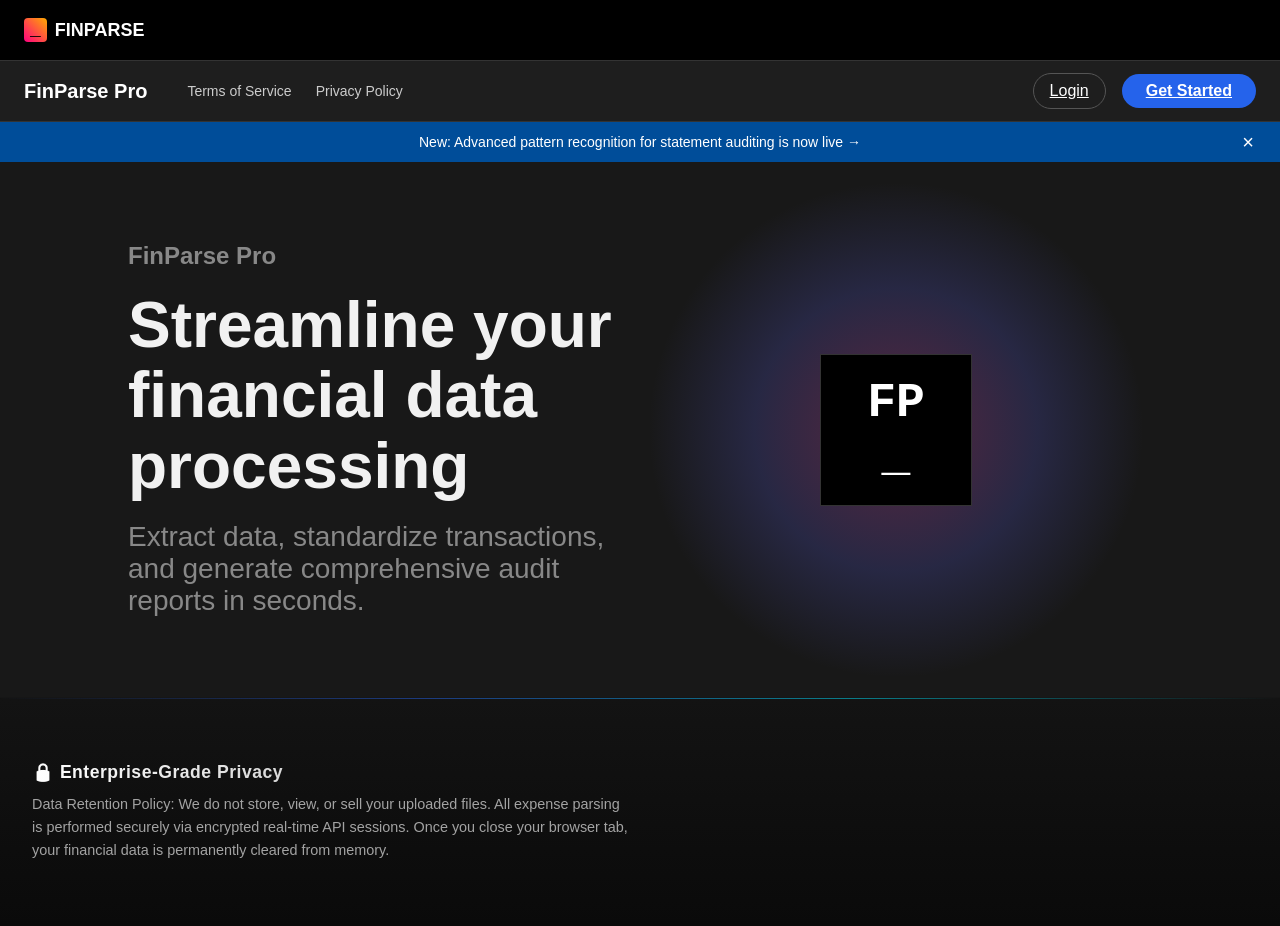
==== frontend/index.html @ db0cc097 "Update index.html" ====
<!DOCTYPE html>
<html lang="en">
<head>
    <meta charset="UTF-8">
    <meta name="viewport" content="width=device-width, initial-scale=1.0">
    <title>FinParse | Data Analysis</title>
    <link rel="stylesheet" href="index.css?v=5">
</head>
<body>


    <!-- Landing Page -->
    <div class="landing-page" id="landingPage">
        <nav class="top-nav">
            <div class="logo">
                <span class="logo-icon">_</span>
                FINPARSE
            </div>
        </nav>
        
        <nav class="sub-nav">
            <div class="sub-logo">FinParse Pro</div>
            <div class="sub-links">
                <a href="#">Terms of Service</a>
                <a href="#">Privacy Policy</a>
            </div>
            <div class="sub-actions">
                <a href="login.html" class="nav-login-btn" id="navLoginBtn">Login</a>
                <a href="signup.html" class="nav-download-btn" id="navSignupBtn">Get Started</a>
            </div>
        </nav>
        
        <div class="banner" id="promoBanner">
            <span>New: Advanced pattern recognition for statement auditing is now live &rarr;</span>
            <button id="closeBanner" onclick="document.getElementById('promoBanner').style.display='none'">&times;</button>
        </div>
        
        <div class="hero">
            <div class="hero-content">
                <div class="hero-tag">FinParse Pro</div>
                <h1>Streamline your<br>financial data processing</h1>
                <p>Extract data, standardize transactions, and generate comprehensive audit reports in seconds.</p>
            </div>
            <div class="hero-visual">
                <div class="abstract-shape"></div>
                <div class="logo-box">FP<br>_</div>
            </div>
        </div>
    </div>


    <footer class="site-footer">
        <div class="security-badge">
            <h4>🔒 Enterprise-Grade Privacy</h4>
            <p>Data Retention Policy: We do not store, view, or sell your uploaded files. All expense parsing is performed securely via encrypted real-time API sessions. Once you close your browser tab, your financial data is permanently cleared from memory.</p>
        </div>
    </footer>
    <script src="landing.js?v=5"></script>
</body>
</html>
---- frontend/index.css ----
:root {
    --bg-dark: #1e1e1e;
    --bg-darker: #181818;
    --bg-nav: #000000;
    --text: #ffffff;
    --text-light: #a3a3a3;
    --primary: #2563eb;
    --primary-hover: #1d4ed8;
    --accent: #00e5ff;
}

body {
    margin: 0;
    font-family: -apple-system, BlinkMacSystemFont, "Segoe UI", Roboto, Helvetica, Arial, sans-serif;
    background: var(--bg-darker);
    color: var(--text);
    overflow-x: hidden;
}

/* Landing Page Structure */
.landing-page {
    display: block;
}

/* Top Nav */
.top-nav {
    background: var(--bg-nav);
    padding: 0 24px;
    height: 60px;
    display: flex;
    align-items: center;
    border-bottom: 1px solid #333;
}
.logo {
    font-weight: 700;
    font-size: 18px;
    display: flex;
    align-items: center;
    gap: 8px;
    margin-right: 40px;
}
.logo-icon {
    background: linear-gradient(45deg, #ff007f, #ffaa00);
    color: black;
    padding: 2px 6px;
    border-radius: 4px;
    font-family: monospace;
    font-weight: bold;
}
.nav-links {
    display: flex;
    gap: 24px;
}
.nav-links a {
    color: #ccc;
    text-decoration: none;
    font-size: 14px;
    transition: color 0.2s;
}
.nav-links a:hover {
    color: white;
}

/* Sub Nav */
.sub-nav {
    background: var(--bg-dark);
    padding: 0 24px;
    height: 60px;
    display: flex;
    align-items: center;
    justify-content: space-between;
    border-bottom: 1px solid #333;
}
.sub-logo {
    font-size: 20px;
    font-weight: bold;
}
.sub-links {
    display: flex;
    gap: 24px;
    margin-left: 40px;
    flex-grow: 1;
}
.sub-links a {
    color: #ccc;
    text-decoration: none;
    font-size: 14px;
}
.sub-links a:hover {
    color: white;
}
.sub-actions {
    display: flex;
    align-items: center;
    gap: 16px;
}
.nav-login-btn {
    background: transparent;
    border: 1px solid #555;
    color: white;
    padding: 8px 16px;
    border-radius: 20px;
    cursor: pointer;
    font-weight: 500;
}
.nav-login-btn:hover {
    background: #333;
}
.nav-download-btn {
    background: var(--primary);
    border: none;
    color: white;
    padding: 8px 24px;
    border-radius: 20px;
    cursor: pointer;
    font-weight: 600;
}
.nav-download-btn:hover {
    background: var(--primary-hover);
}

/* Banner */
.banner {
    background: #004d99;
    color: white;
    text-align: center;
    padding: 12px;
    font-size: 14px;
    position: relative;
    display: flex;
    justify-content: center;
    align-items: center;
}
.banner button {
    position: absolute;
    right: 20px;
    background: transparent;
    border: none;
    color: white;
    font-size: 20px;
    cursor: pointer;
}

/* Hero */
.hero {
    display: flex;
    padding: 80px 10%;
    position: relative;
    overflow: hidden;
}
.hero-content {
    flex: 1;
    z-index: 2;
}
.hero-tag {
    color: #888;
    font-size: 24px;
    margin-bottom: 20px;
    font-weight: 600;
}
.hero h1 {
    font-size: 64px;
    line-height: 1.1;
    margin: 0 0 20px 0;
    font-weight: 800;
    color: #f1f1f1;
}
.hero p {
    font-size: 28px;
    color: #888;
    margin: 0;
}
.hero-visual {
    flex: 1;
    position: relative;
    display: flex;
    align-items: center;
    justify-content: center;
}
.abstract-shape {
    position: absolute;
    width: 500px;
    height: 500px;
    background: radial-gradient(circle, rgba(236,72,153,0.3) 0%, rgba(99,102,241,0.2) 40%, transparent 70%);
    border-radius: 50%;
    z-index: 1;
}
.logo-box {
    position: relative;
    z-index: 2;
    background: black;
    width: 150px;
    height: 150px;
    display: flex;
    align-items: center;
    justify-content: center;
    font-size: 48px;
    font-family: monospace;
    font-weight: bold;
    color: white;
    border: 1px solid #333;
    text-align: center;
}

/* Modern Cookie Banner */
.cookie-overlay {
    position: fixed;
    bottom: 20px;
    left: 20px;
    right: 20px;
    max-width: 1200px;
    margin: 0 auto;
    background: #111;
    border: 1px solid #333;
    border-radius: 12px;
    box-shadow: 0 10px 30px rgba(0,0,0,0.8);
    z-index: 2000;
    display: flex;
    align-items: center;
    justify-content: space-between;
    padding: 20px 30px;
}
.cookie-popup {
    display: flex;
    width: 100%;
    align-items: center;
    justify-content: space-between;
}
.cookie-content {
    flex: 1;
    color: #ccc;
    font-size: 14px;
    line-height: 1.5;
    margin-right: 40px;
}
.cookie-content p {
    margin: 0;
}
.cookie-actions {
    display: flex;
    gap: 12px;
}
.cookie-btn {
    padding: 10px 20px;
    border-radius: 6px;
    font-weight: bold;
    cursor: pointer;
    border: none;
    transition: background 0.2s;
}
.cookie-btn.primary {
    background: var(--primary);
    color: white;
}
.cookie-btn.primary:hover {
    background: var(--primary-hover);
}
.cookie-btn.secondary {
    background: transparent;
    border: 1px solid #555;
    color: #ccc;
}
.cookie-btn.secondary:hover {
    background: #333;
    color: white;
}

/* Auth Modal (Restyled for dark theme) */
.auth-overlay {
    position: fixed;
    top: 0; left: 0; width: 100%; height: 100%;
    background: rgba(0,0,0,0.8);
    backdrop-filter: blur(8px);
    display: none;
    align-items: center;
    justify-content: center;
    z-index: 1000;
}
.auth-modal {
    background: var(--bg-dark);
    border-radius: 12px;
    padding: 40px;
    border: 1px solid #333;
    box-shadow: 0 20px 40px rgba(0,0,0,0.5);
    text-align: center;
    max-width: 350px;
    width: 90%;
}
.auth-input {
    width: 100%;
    padding: 12px;
    margin-bottom: 15px;
    border-radius: 8px;
    border: 1px solid #444;
    box-sizing: border-box;
    font-family: inherit;
    background: #111;
    color: white;
}
.auth-btn {
    width: 100%;
    padding: 12px;
    border: none;
    border-radius: 8px;
    background: var(--primary);
    color: white;
    font-weight: bold;
    cursor: pointer;
    margin-bottom: 10px;
}
.auth-btn:hover { background: var(--primary-hover); }
.auth-btn.secondary { background: #333; color: var(--text); }
.auth-btn.secondary:hover { background: #444; }

/* Main App Container */
.dashboard-page {
    min-height: 100vh;
}
.container {
    background: var(--bg-dark);
    border-radius: 16px;
    padding: 40px;
    border: 1px solid #333;
    text-align: center;
    max-width: 500px;
    margin: 0 auto;
}
.dropzone {
    border: 2px dashed #444;
    border-radius: 12px;
    padding: 50px 20px;
    cursor: pointer;
    background: #111;
    position: relative;
}
.dropzone:hover {
    border-color: var(--primary);
    background: #1a1a1a;
}
.icon { font-size: 48px; margin-bottom: 15px; }
.hidden-input { display: none; }
.status { margin-top: 20px; font-weight: 500; min-height: 24px; }
.status.error { color: #ef4444; }
.status.success { color: #10b981; }
.status.loading { color: var(--primary); animation: pulse 1.5s infinite; }
@keyframes pulse { 0%, 100% { opacity: 1; } 50% { opacity: 0.5; } }

/* Auth Page Styles */
.auth-box {
    background: var(--bg-dark);
    border-radius: 12px;
    padding: 40px;
    border: 1px solid #333;
    box-shadow: 0 20px 40px rgba(0,0,0,0.5);
    width: 100%;
    max-width: 400px;
}
.auth-box h2 {
    margin-top: 0;
    margin-bottom: 10px;
    text-align: center;
    color: white;
}

/* Footer Styles */
.site-footer {
    width: 100%;
    background: linear-gradient(180deg, #131313 0%, #0a0a0a 100%);
    padding: 4rem 2rem;
    border-top: 1px solid rgba(255, 255, 255, 0.05);
    display: flex;
    flex-wrap: wrap;
    justify-content: space-between;
    align-items: flex-start;
    box-sizing: border-box;
    gap: 2rem;
    position: relative;
    overflow: hidden;
}

.site-footer::before {
    content: "";
    position: absolute;
    top: 0; left: 0; right: 0; height: 1px;
    background: linear-gradient(90deg, transparent, var(--primary), var(--accent), transparent);
    opacity: 0.5;
}

.security-badge {
    flex: 1;
    min-width: 300px;
    max-width: 600px;
    position: relative;
    z-index: 1;
}

.security-badge h4 {
    margin: 0 0 10px 0;
    color: var(--text);
    font-size: 1.1rem;
    font-weight: 600;
    letter-spacing: 0.5px;
    background: linear-gradient(90deg, #ffffff, #a3a3a3);
    -webkit-background-clip: text;
    -webkit-text-fill-color: transparent;
}

.security-badge p {
    margin: 0;
    color: var(--text-light);
    font-size: 0.9rem;
    line-height: 1.6;
}

.footer-links {
    display: flex;
    gap: 1.5rem;
    position: relative;
    z-index: 1;
}

.footer-links a {
    color: var(--text-light);
    text-decoration: none;
    font-size: 0.95rem;
    transition: all 0.3s ease;
    position: relative;
    padding-bottom: 2px;
}

.footer-links a::after {
    content: '';
    position: absolute;
    width: 0;
    height: 2px;
    bottom: 0;
    left: 0;
    background: linear-gradient(90deg, var(--primary), var(--accent));
    transition: width 0.3s ease;
    border-radius: 2px;
}

.footer-links a:hover {
    color: #ffffff;
    transform: translateY(-2px);
    text-shadow: 0 0 8px rgba(0, 229, 255, 0.4);
}

.footer-links a:hover::after {
    width: 100%;
}

@media (max-width: 768px) {
    .site-footer {
        flex-direction: column;
        padding: 2rem 1rem;
        gap: 1.5rem;
    }
    .security-badge {
        min-width: 100%;
    }
    .footer-links {
        width: 100%;
        flex-direction: column;
        gap: 1rem;
    }
}
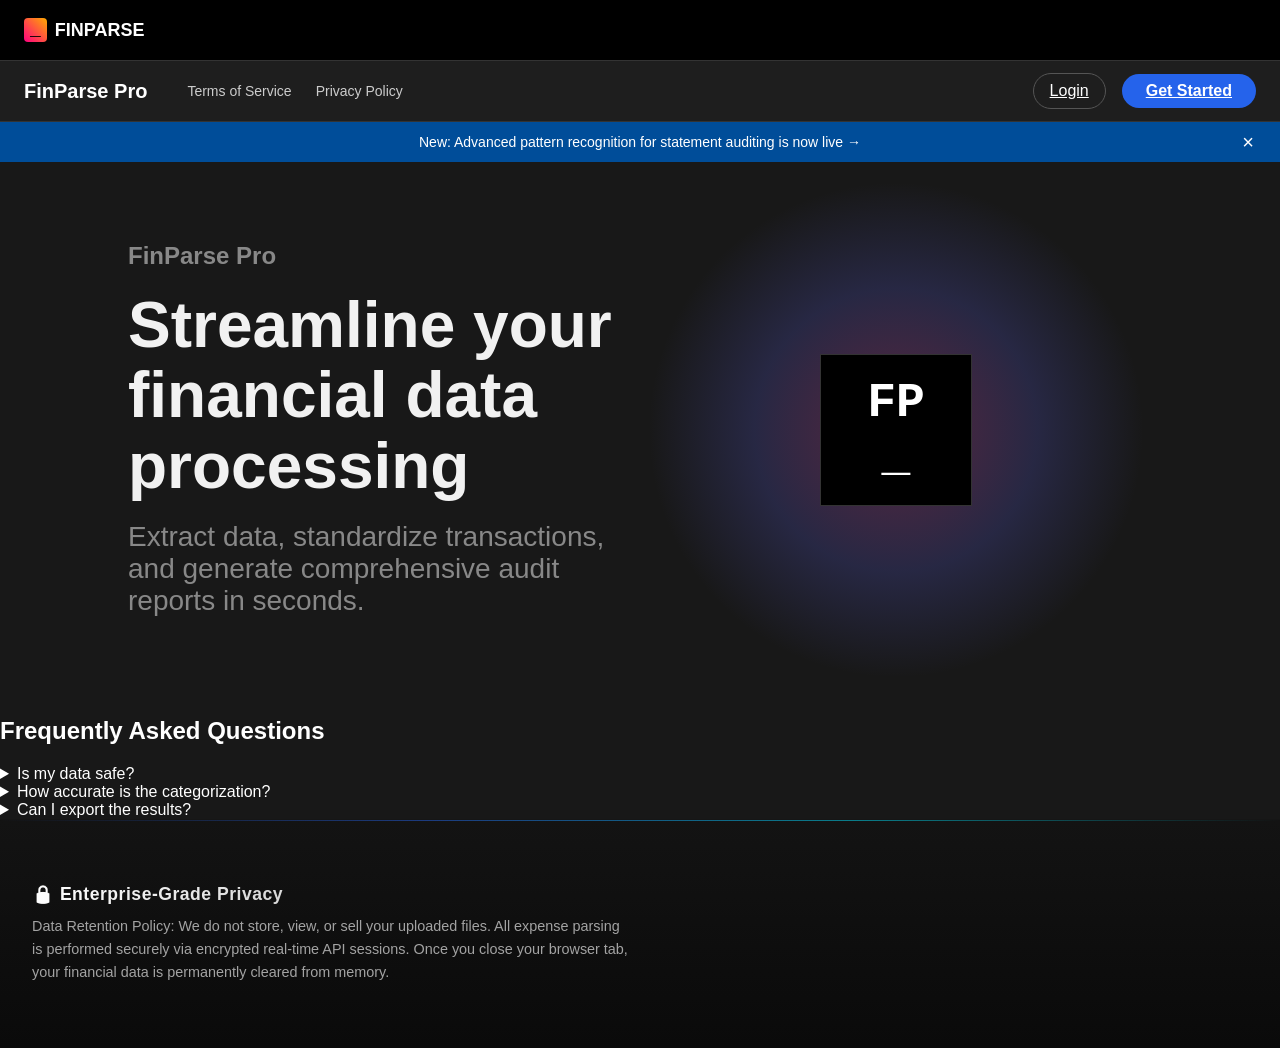
==== commit d295383d: "Update index.html" ====
--- a/frontend/index.html
+++ b/frontend/index.html
@@ -21,8 +21,8 @@
         <nav class="sub-nav">
             <div class="sub-logo">FinParse Pro</div>
             <div class="sub-links">
-                <a href="#">Terms of Service</a>
-                <a href="#">Privacy Policy</a>
+                <a href="terms.html">Terms of Service</a>
+                <a href="privacy.html">Privacy Policy</a>
             </div>
             <div class="sub-actions">
                 <a href="login.html" class="nav-login-btn" id="navLoginBtn">Login</a>
@@ -49,6 +49,22 @@
     </div>
 
 
+
+    <section class="faq-section">
+        <h2>Frequently Asked Questions</h2>
+        <details class="faq-item">
+            <summary>Is my data safe?</summary>
+            <p>We never store your files. Your data is processed securely and deleted from our servers the moment you're done.</p>
+        </details>
+        <details class="faq-item">
+            <summary>How accurate is the categorization?</summary>
+            <p>It's highly accurate! We automatically match your transactions against 50 standard business categories so you don't have to.</p>
+        </details>
+        <details class="faq-item">
+            <summary>Can I export the results?</summary>
+            <p>Absolutely. You can easily download your results as a CSV file to use anywhere you need.</p>
+        </details>
+    </section>
     <footer class="site-footer">
         <div class="security-badge">
             <h4>🔒 Enterprise-Grade Privacy</h4>
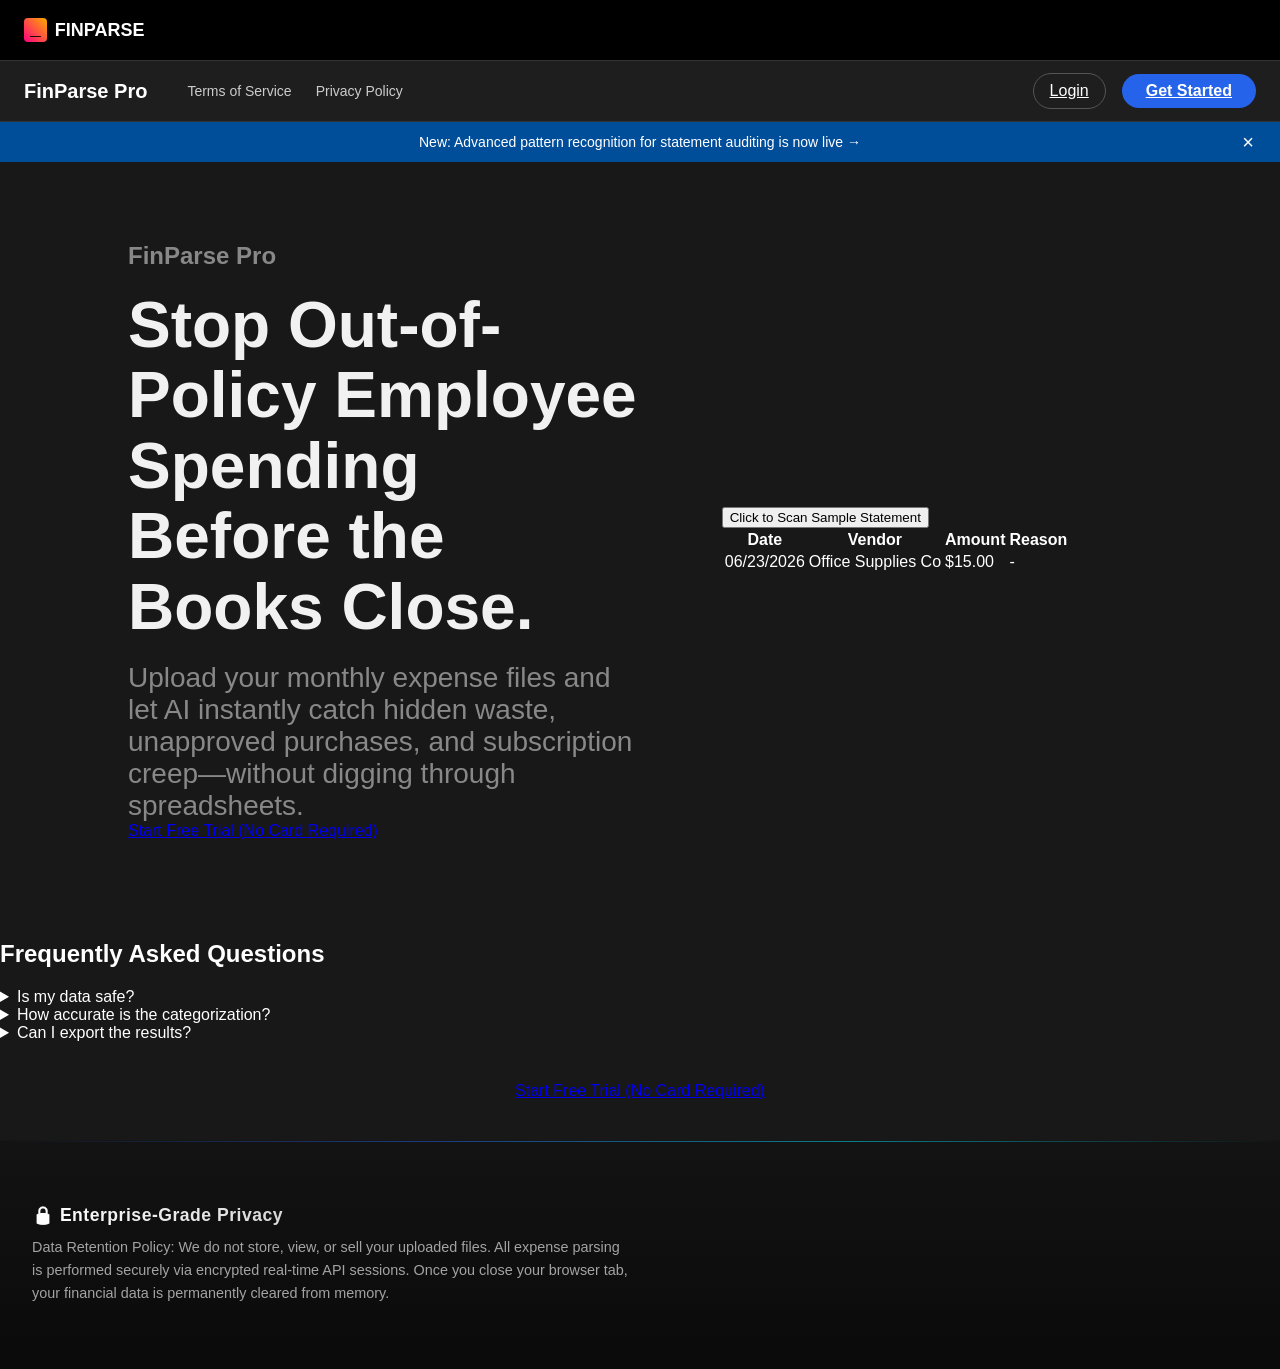
==== commit 2e5cf0f3: "Update index.html" ====
--- a/frontend/index.html
+++ b/frontend/index.html
@@ -38,12 +38,32 @@
         <div class="hero">
             <div class="hero-content">
                 <div class="hero-tag">FinParse Pro</div>
-                <h1>Streamline your<br>financial data processing</h1>
-                <p>Extract data, standardize transactions, and generate comprehensive audit reports in seconds.</p>
+                <h1>Stop Out-of-Policy Employee Spending Before the Books Close.</h1>
+                <p>Upload your monthly expense files and let AI instantly catch hidden waste, unapproved purchases, and subscription creep—without digging through spreadsheets.</p>
+                <a href="signup.html" class="primary-cta">Start Free Trial (No Card Required)</a>
             </div>
             <div class="hero-visual">
-                <div class="abstract-shape"></div>
-                <div class="logo-box">FP<br>_</div>
+                <div class="sandbox-container">
+                    <button id="sandbox-btn">Click to Scan Sample Statement</button>
+                    <table class="sandbox-table">
+                        <thead>
+                            <tr>
+                                <th>Date</th>
+                                <th>Vendor</th>
+                                <th>Amount</th>
+                                <th>Reason</th>
+                            </tr>
+                        </thead>
+                        <tbody id="sandbox-table-body">
+                            <tr>
+                                <td>06/23/2026</td>
+                                <td>Office Supplies Co</td>
+                                <td>$15.00</td>
+                                <td>-</td>
+                            </tr>
+                        </tbody>
+                    </table>
+                </div>
             </div>
         </div>
     </div>
@@ -65,6 +85,9 @@
             <p>Absolutely. You can easily download your results as a CSV file to use anywhere you need.</p>
         </details>
     </section>
+    <div style="text-align: center; margin: 40px 0;">
+        <a href="signup.html" class="primary-cta">Start Free Trial (No Card Required)</a>
+    </div>
     <footer class="site-footer">
         <div class="security-badge">
             <h4>🔒 Enterprise-Grade Privacy</h4>
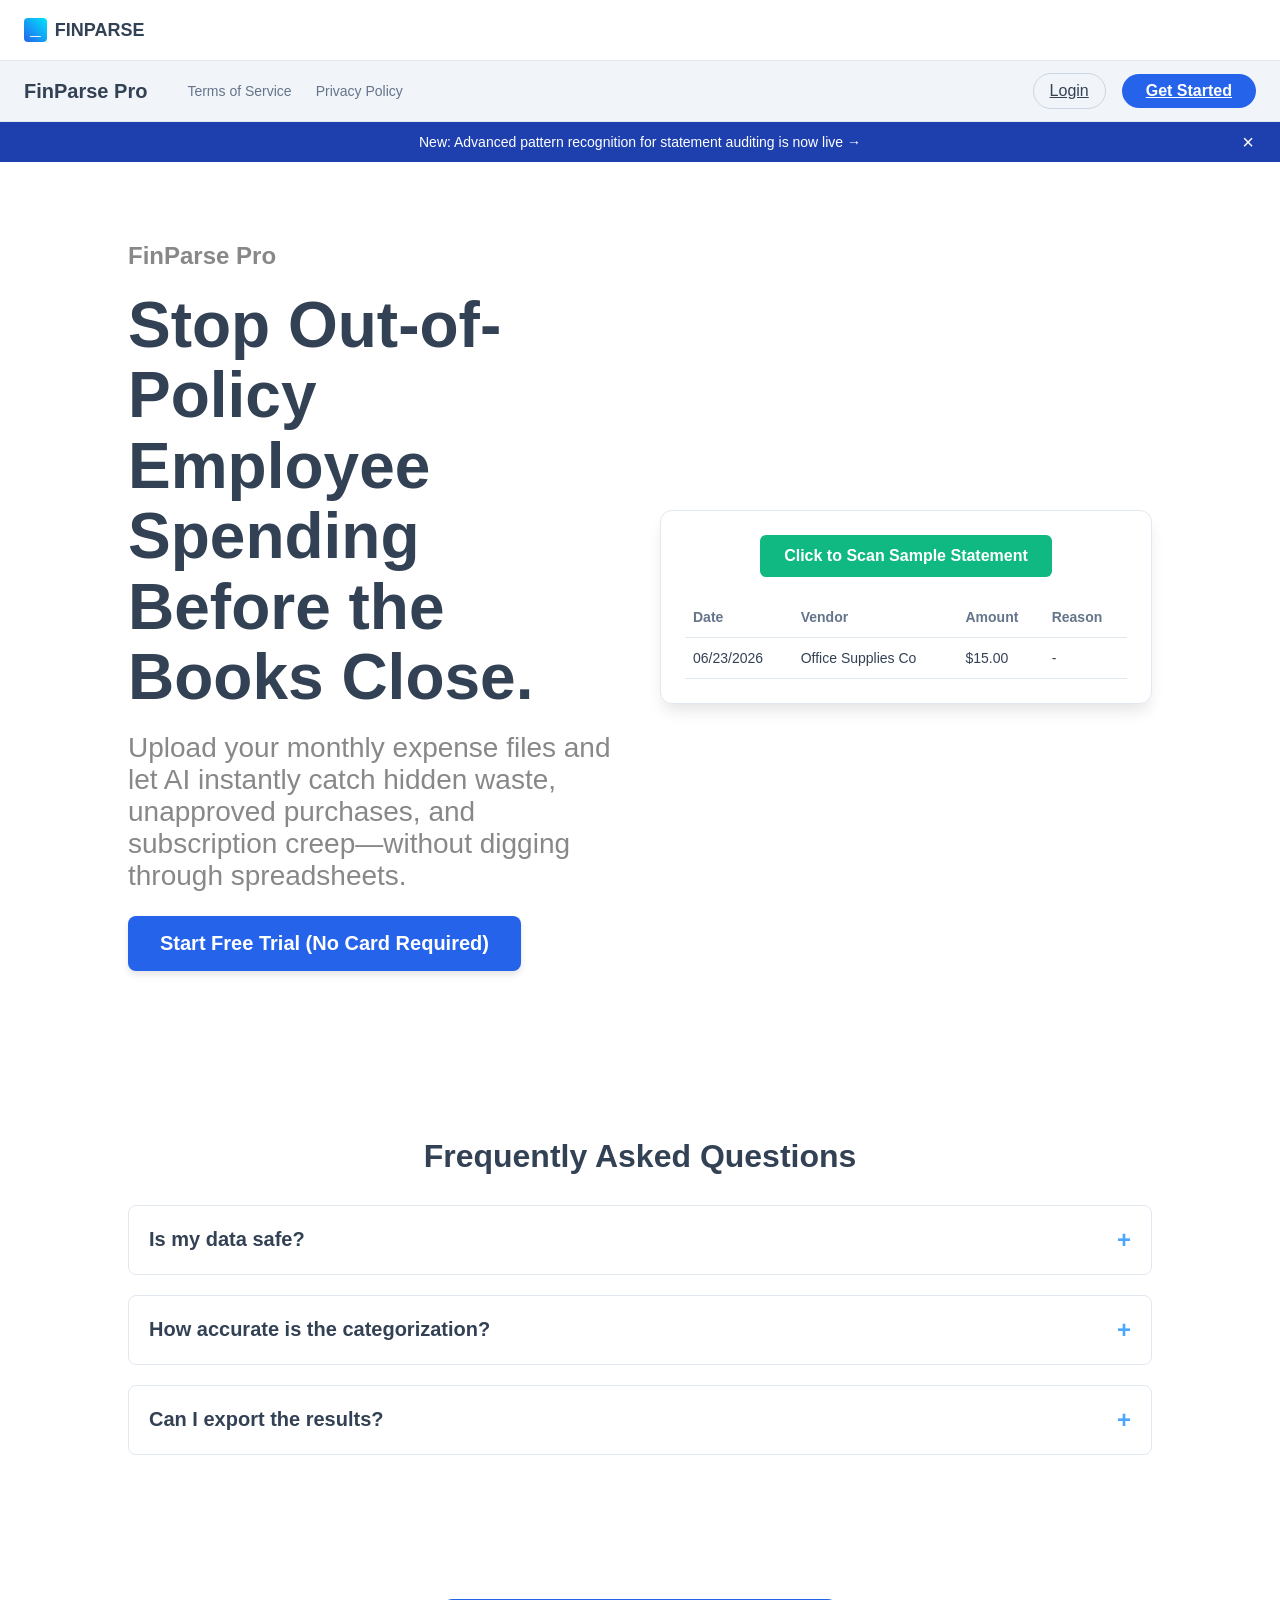
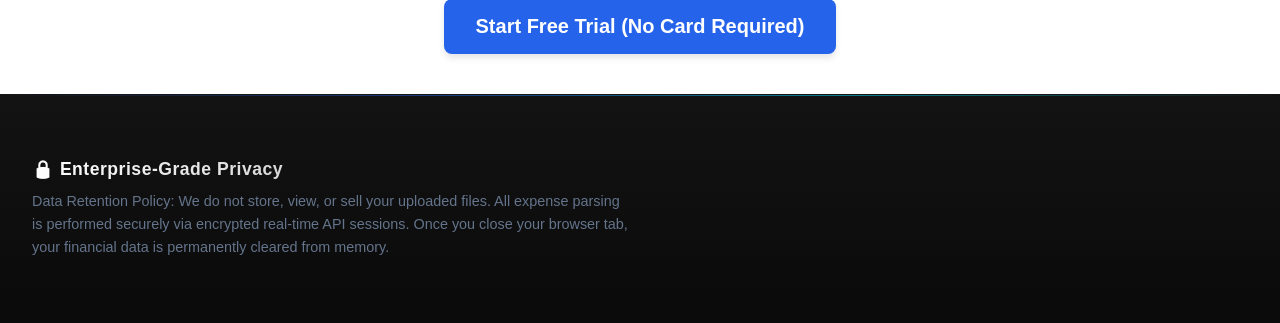
==== commit 51666ea2: "Update index.html" ====
--- a/frontend/index.html
+++ b/frontend/index.html
@@ -94,6 +94,6 @@
             <p>Data Retention Policy: We do not store, view, or sell your uploaded files. All expense parsing is performed securely via encrypted real-time API sessions. Once you close your browser tab, your financial data is permanently cleared from memory.</p>
         </div>
     </footer>
-    <script src="landing.js?v=5"></script>
+    <script src="landing.js?v=6"></script>
 </body>
 </html>
--- a/frontend/index.css
+++ b/frontend/index.css
@@ -1,10 +1,10 @@
 
 :root {
-    --bg-dark: #1e1e1e;
-    --bg-darker: #181818;
-    --bg-nav: #000000;
-    --text: #ffffff;
-    --text-light: #a3a3a3;
+    --bg-dark: #f1f5f9;
+    --bg-darker: #ffffff;
+    --bg-nav: #ffffff;
+    --text: #334155;
+    --text-light: #64748b;
     --primary: #2563eb;
     --primary-hover: #1d4ed8;
     --accent: #00e5ff;
@@ -30,7 +30,7 @@
     height: 60px;
     display: flex;
     align-items: center;
-    border-bottom: 1px solid #333;
+    border-bottom: 1px solid #e2e8f0;
 }
 .logo {
     font-weight: 700;
@@ -39,10 +39,11 @@
     align-items: center;
     gap: 8px;
     margin-right: 40px;
+    color: var(--text);
 }
 .logo-icon {
-    background: linear-gradient(45deg, #ff007f, #ffaa00);
-    color: black;
+    background: linear-gradient(45deg, var(--primary), #00e5ff);
+    color: white;
     padding: 2px 6px;
     border-radius: 4px;
     font-family: monospace;
@@ -53,13 +54,13 @@
     gap: 24px;
 }
 .nav-links a {
-    color: #ccc;
+    color: var(--text-light);
     text-decoration: none;
     font-size: 14px;
     transition: color 0.2s;
 }
 .nav-links a:hover {
-    color: white;
+    color: var(--primary);
 }
 
 /* Sub Nav */
@@ -70,11 +71,12 @@
     display: flex;
     align-items: center;
     justify-content: space-between;
-    border-bottom: 1px solid #333;
+    border-bottom: 1px solid #e2e8f0;
 }
 .sub-logo {
     font-size: 20px;
     font-weight: bold;
+    color: var(--text);
 }
 .sub-links {
     display: flex;
@@ -83,12 +85,12 @@
     flex-grow: 1;
 }
 .sub-links a {
-    color: #ccc;
+    color: var(--text-light);
     text-decoration: none;
     font-size: 14px;
 }
 .sub-links a:hover {
-    color: white;
+    color: var(--primary);
 }
 .sub-actions {
     display: flex;
@@ -97,15 +99,15 @@
 }
 .nav-login-btn {
     background: transparent;
-    border: 1px solid #555;
-    color: white;
+    border: 1px solid #cbd5e1;
+    color: var(--text);
     padding: 8px 16px;
     border-radius: 20px;
     cursor: pointer;
     font-weight: 500;
 }
 .nav-login-btn:hover {
-    background: #333;
+    background: #e2e8f0;
 }
 .nav-download-btn {
     background: var(--primary);
@@ -122,7 +124,7 @@
 
 /* Banner */
 .banner {
-    background: #004d99;
+    background: var(--primary);
     color: white;
     text-align: center;
     padding: 12px;
@@ -145,10 +147,22 @@
 /* Hero */
 .hero {
     display: flex;
+    align-items: center;
+    justify-content: space-between;
+    gap: 40px;
     padding: 80px 10%;
     position: relative;
     overflow: hidden;
 }
+
+@media (max-width: 768px) {
+    .hero {
+        flex-direction: column;
+        text-align: center;
+        padding: 40px 5%;
+    }
+}
+
 .hero-content {
     flex: 1;
     z-index: 2;
@@ -292,11 +306,11 @@
     padding: 12px;
     margin-bottom: 15px;
     border-radius: 8px;
-    border: 1px solid #444;
+    border: 1px solid #cbd5e1;
     box-sizing: border-box;
     font-family: inherit;
-    background: #111;
-    color: white;
+    background: #ffffff;
+    color: var(--text);
 }
 .auth-btn {
     width: 100%;
@@ -351,8 +365,8 @@
     background: var(--bg-dark);
     border-radius: 12px;
     padding: 40px;
-    border: 1px solid #333;
-    box-shadow: 0 20px 40px rgba(0,0,0,0.5);
+    border: 1px solid #e2e8f0;
+    box-shadow: 0 20px 40px rgba(0,0,0,0.1);
     width: 100%;
     max-width: 400px;
 }
@@ -360,7 +374,7 @@
     margin-top: 0;
     margin-bottom: 10px;
     text-align: center;
-    color: white;
+    color: var(--text);
 }
 
 /* Footer Styles */
@@ -466,3 +480,172 @@
         gap: 1rem;
     }
 }
+
+/* FAQ Section */
+.faq-section {
+    padding: 60px 10%;
+    color: white;
+}
+.faq-section h2 {
+    font-size: 32px;
+    margin-bottom: 30px;
+    text-align: center;
+}
+.faq-item {
+    margin-bottom: 20px;
+    background: #181818;
+    border-radius: 8px;
+    border: 1px solid #333;
+    transition: all 0.3s ease;
+    overflow: hidden;
+}
+.faq-item summary {
+    padding: 20px;
+    font-size: 20px;
+    color: #4da6ff;
+    font-weight: bold;
+    cursor: pointer;
+    list-style: none;
+    display: flex;
+    justify-content: space-between;
+    align-items: center;
+}
+.faq-item summary::-webkit-details-marker {
+    display: none;
+}
+.faq-item summary::after {
+    content: '+';
+    font-size: 24px;
+    color: #4da6ff;
+    transition: transform 0.3s ease;
+}
+.faq-item[open] summary::after {
+    content: '\2212';
+    transform: rotate(180deg);
+}
+.faq-item p {
+    margin: 0;
+    padding: 0 20px 20px 20px;
+    color: #ccc;
+    line-height: 1.5;
+}
+
+/* Legal Content */
+.legal-content {
+    padding: 60px 10%;
+    color: white;
+    max-width: 800px;
+    margin: 0 auto;
+    min-height: 60vh;
+}
+.legal-content h1 {
+    font-size: 36px;
+    margin-bottom: 20px;
+}
+.legal-content p {
+    line-height: 1.6;
+    color: #ccc;
+}
+
+/* Refactored Styles */
+.primary-cta {
+    display: inline-block;
+    background-color: var(--primary);
+    color: #ffffff;
+    font-size: 1.25rem;
+    font-weight: bold;
+    padding: 16px 32px;
+    border-radius: 8px;
+    text-decoration: none;
+    margin-top: 24px;
+    box-shadow: 0 4px 6px rgba(0, 0, 0, 0.1);
+    transition: background-color 0.3s, transform 0.2s, box-shadow 0.2s, filter 0.2s;
+}
+.primary-cta:hover {
+    background-color: #1d4ed8;
+    transform: translateY(-2px) scale(1.02);
+    box-shadow: 0 8px 15px rgba(37, 99, 235, 0.3);
+    color: #ffffff;
+    filter: brightness(1.1);
+}
+
+.hero h1 {
+    color: var(--text);
+}
+
+.sandbox-container {
+    background: #ffffff;
+    border: 1px solid #e2e8f0;
+    border-radius: 12px;
+    padding: 24px;
+    box-shadow: 0 10px 15px -3px rgba(0, 0, 0, 0.1);
+    width: 100%;
+    max-width: 500px;
+    text-align: center;
+}
+
+#sandbox-btn {
+    background-color: #10b981;
+    color: white;
+    border: none;
+    padding: 12px 24px;
+    font-size: 1rem;
+    font-weight: bold;
+    border-radius: 6px;
+    cursor: pointer;
+    margin-bottom: 20px;
+    transition: background-color 0.2s;
+}
+#sandbox-btn:hover {
+    background-color: #059669;
+}
+#sandbox-btn:disabled {
+    background-color: #9ca3af;
+    cursor: not-allowed;
+}
+
+.sandbox-table {
+    width: 100%;
+    border-collapse: collapse;
+    font-size: 0.875rem;
+    text-align: left;
+}
+.sandbox-table th, .sandbox-table td {
+    padding: 12px 8px;
+    border-bottom: 1px solid #e2e8f0;
+}
+.sandbox-table th {
+    font-weight: 600;
+    color: #64748b;
+}
+
+@keyframes anomalyPulse {
+    0% { background-color: rgba(254, 240, 138, 0.2); opacity: 0.5; transform: scale(0.98); }
+    50% { background-color: rgba(254, 240, 138, 1); transform: scale(1.01); }
+    100% { background-color: #fef08a; opacity: 1; transform: scale(1); }
+}
+
+.row-anomaly {
+    background-color: #fef08a !important;
+    color: #854d0e !important;
+    font-weight: 500;
+    animation: anomalyPulse 0.6s ease-out forwards;
+}
+
+/* Adjustments for light theme visibility */
+.faq-section h2 {
+    color: var(--text);
+}
+.faq-item {
+    background: #ffffff;
+    border: 1px solid #e2e8f0;
+}
+.faq-item summary {
+    color: var(--text);
+}
+.faq-item p {
+    color: #475569;
+}
+.banner {
+    background: #1e40af;
+}
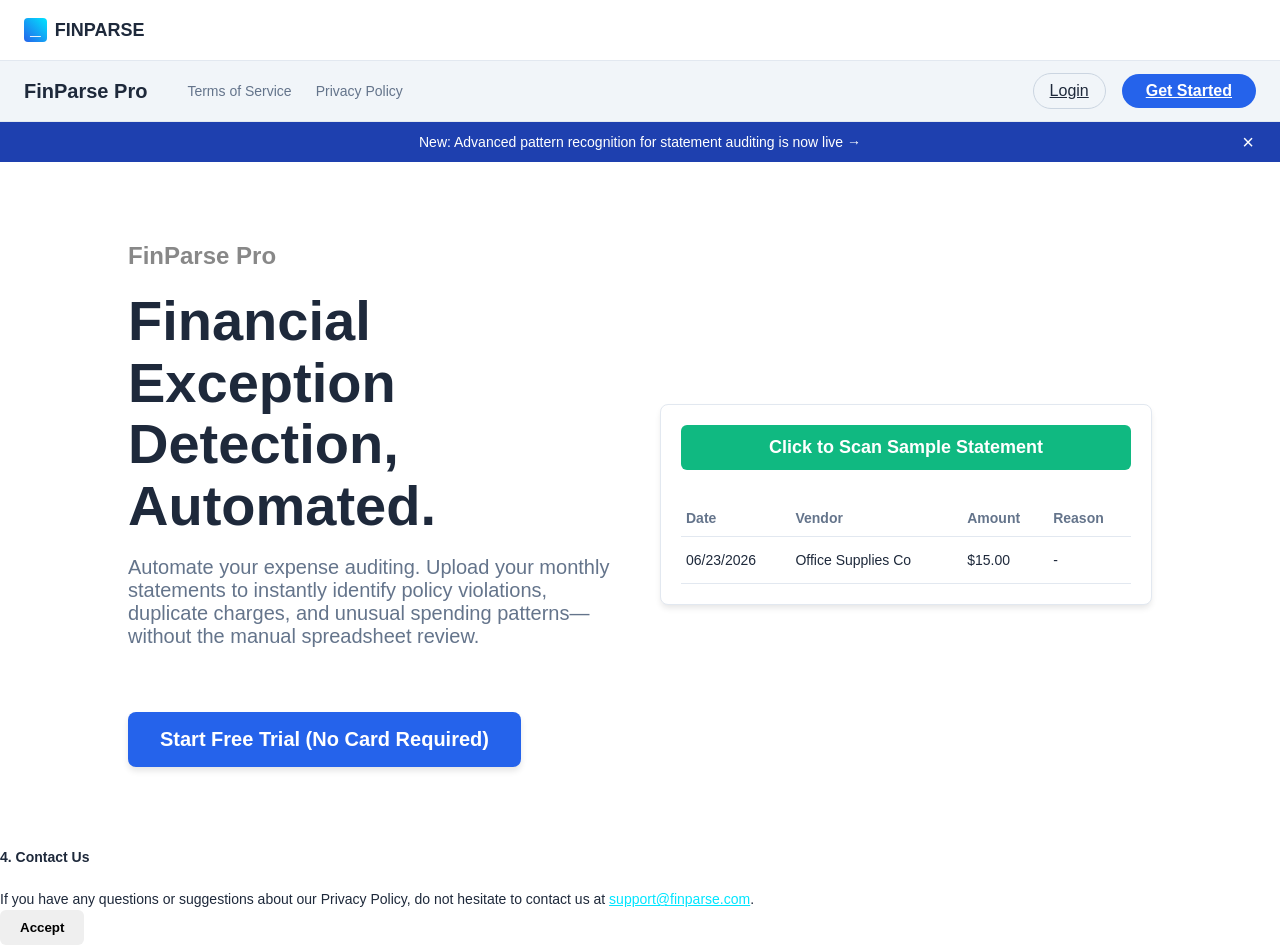
==== commit 3b0f5288: "Update index.html" ====
--- a/frontend/index.html
+++ b/frontend/index.html
@@ -5,6 +5,7 @@
     <meta name="viewport" content="width=device-width, initial-scale=1.0">
     <title>FinParse | Data Analysis</title>
     <link rel="stylesheet" href="index.css?v=5">
+    <link rel="icon" type="image/png" href="favicon.png">
 </head>
 <body>
 
@@ -38,62 +39,44 @@
         <div class="hero">
             <div class="hero-content">
                 <div class="hero-tag">FinParse Pro</div>
-                <h1>Stop Out-of-Policy Employee Spending Before the Books Close.</h1>
-                <p>Upload your monthly expense files and let AI instantly catch hidden waste, unapproved purchases, and subscription creep—without digging through spreadsheets.</p>
+                <h1 style="font-size: 56px; line-height: 1.1; margin-bottom: 20px; font-weight: 800; color: var(--text);">Financial Exception<br>Detection, Automated.</h1>
+                <p style="font-size: 20px; color: var(--text-light); margin-bottom: 40px; max-width: 600px;">Automate your expense auditing. Upload your monthly statements to instantly identify policy violations, duplicate charges, and unusual spending patterns—without the manual spreadsheet review.</p>
                 <a href="signup.html" class="primary-cta">Start Free Trial (No Card Required)</a>
             </div>
             <div class="hero-visual">
                 <div class="sandbox-container">
-                    <button id="sandbox-btn">Click to Scan Sample Statement</button>
-                    <table class="sandbox-table">
+                    <button id="sandbox-btn" style="background: #10b981; color: #fff; border: none; padding: 12px 24px; border-radius: 6px; font-weight: bold; cursor: pointer; margin-bottom: 20px; font-size: 18px; width: 100%;">Click to Scan Sample Statement</button>
+                    <table class="sandbox-table" style="width: 100%; border-collapse: collapse; text-align: left; font-size: 14px; margin-top: 10px;">
                         <thead>
-                            <tr>
-                                <th>Date</th>
-                                <th>Vendor</th>
-                                <th>Amount</th>
-                                <th>Reason</th>
+                            <tr style="border-bottom: 1px solid var(--border); color: var(--text-light);">
+                                <th style="padding: 10px 5px;">Date</th>
+                                <th style="padding: 10px 5px;">Vendor</th>
+                                <th style="padding: 10px 5px;">Amount</th>
+                                <th style="padding: 10px 5px;">Reason</th>
                             </tr>
                         </thead>
                         <tbody id="sandbox-table-body">
                             <tr>
-                                <td>06/23/2026</td>
-                                <td>Office Supplies Co</td>
-                                <td>$15.00</td>
-                                <td>-</td>
+                                <td style="padding: 15px 5px;">06/23/2026</td>
+                                <td style="padding: 15px 5px;">Office Supplies Co</td>
+                                <td style="padding: 15px 5px;">$15.00</td>
+                                <td style="padding: 15px 5px;">-</td>
                             </tr>
                         </tbody>
                     </table>
                 </div>
             </div>
         </div>
+        
+        <div class="cookie-banner">
+            <div class="cookie-content">
+                <strong>4. Contact Us</strong><br><br>
+                If you have any questions or suggestions about our Privacy Policy, do not hesitate to contact us at <a href="mailto:support@finparse.com" style="color: var(--accent);">support@finparse.com</a>.
+            </div>
+            <button class="cookie-btn" onclick="this.parentElement.style.display='none'">Accept</button>
+        </div>
     </div>
 
-
-
-    <section class="faq-section">
-        <h2>Frequently Asked Questions</h2>
-        <details class="faq-item">
-            <summary>Is my data safe?</summary>
-            <p>We never store your files. Your data is processed securely and deleted from our servers the moment you're done.</p>
-        </details>
-        <details class="faq-item">
-            <summary>How accurate is the categorization?</summary>
-            <p>It's highly accurate! We automatically match your transactions against 50 standard business categories so you don't have to.</p>
-        </details>
-        <details class="faq-item">
-            <summary>Can I export the results?</summary>
-            <p>Absolutely. You can easily download your results as a CSV file to use anywhere you need.</p>
-        </details>
-    </section>
-    <div style="text-align: center; margin: 40px 0;">
-        <a href="signup.html" class="primary-cta">Start Free Trial (No Card Required)</a>
-    </div>
-    <footer class="site-footer">
-        <div class="security-badge">
-            <h4>🔒 Enterprise-Grade Privacy</h4>
-            <p>Data Retention Policy: We do not store, view, or sell your uploaded files. All expense parsing is performed securely via encrypted real-time API sessions. Once you close your browser tab, your financial data is permanently cleared from memory.</p>
-        </div>
-    </footer>
-    <script src="landing.js?v=6"></script>
+    <script src="landing.js?v=5"></script>
 </body>
 </html>
--- a/frontend/index.css
+++ b/frontend/index.css
@@ -1,11 +1,11 @@
-
 :root {
     --bg-dark: #f1f5f9;
     --bg-darker: #ffffff;
     --bg-nav: #ffffff;
-    --text: #334155;
+    --text: #1e293b;
     --text-light: #64748b;
     --primary: #2563eb;
+    --border: #cbd5e1;
     --primary-hover: #1d4ed8;
     --accent: #00e5ff;
 }
@@ -178,7 +178,7 @@
     line-height: 1.1;
     margin: 0 0 20px 0;
     font-weight: 800;
-    color: #f1f1f1;
+    color: var(--text);
 }
 .hero p {
     font-size: 28px;
@@ -225,10 +225,10 @@
     right: 20px;
     max-width: 1200px;
     margin: 0 auto;
-    background: #111;
-    border: 1px solid #333;
+    background-color: white;
+    border: 1px solid var(--border);
     border-radius: 12px;
-    box-shadow: 0 10px 30px rgba(0,0,0,0.8);
+    box-shadow: 0 10px 15px -3px rgba(0, 0, 0, 0.1), 0 4px 6px -2px rgba(0, 0, 0, 0.05);
     z-index: 2000;
     display: flex;
     align-items: center;
@@ -243,7 +243,7 @@
 }
 .cookie-content {
     flex: 1;
-    color: #ccc;
+    color: var(--text);
     font-size: 14px;
     line-height: 1.5;
     margin-right: 40px;
@@ -332,25 +332,28 @@
     min-height: 100vh;
 }
 .container {
-    background: var(--bg-dark);
+    background: var(--bg-darker);
     border-radius: 16px;
     padding: 40px;
-    border: 1px solid #333;
+    border: 1px solid #e2e8f0;
     text-align: center;
     max-width: 500px;
     margin: 0 auto;
+    box-shadow: 0 4px 6px -1px rgba(0, 0, 0, 0.1);
 }
 .dropzone {
-    border: 2px dashed #444;
+    border: 2px dashed #cbd5e1;
     border-radius: 12px;
     padding: 50px 20px;
     cursor: pointer;
-    background: #111;
-    position: relative;
+    background: #f8fafc;
+    position: relative;
+    color: var(--text-light);
+    transition: all 0.2s;
 }
 .dropzone:hover {
     border-color: var(--primary);
-    background: #1a1a1a;
+    background: #f1f5f9;
 }
 .icon { font-size: 48px; margin-bottom: 15px; }
 .hidden-input { display: none; }
@@ -533,7 +536,7 @@
 /* Legal Content */
 .legal-content {
     padding: 60px 10%;
-    color: white;
+    color: var(--text);
     max-width: 800px;
     margin: 0 auto;
     min-height: 60vh;
@@ -542,9 +545,15 @@
     font-size: 36px;
     margin-bottom: 20px;
 }
-.legal-content p {
+.legal-content p, .legal-content ul, .legal-content li {
     line-height: 1.6;
-    color: #ccc;
+    color: var(--text-light);
+    margin-bottom: 15px;
+}
+.legal-content h2 {
+    margin-top: 30px;
+    margin-bottom: 15px;
+    color: var(--text);
 }
 
 /* Refactored Styles */
@@ -569,16 +578,12 @@
     filter: brightness(1.1);
 }
 
-.hero h1 {
-    color: var(--text);
-}
-
 .sandbox-container {
     background: #ffffff;
     border: 1px solid #e2e8f0;
-    border-radius: 12px;
-    padding: 24px;
-    box-shadow: 0 10px 15px -3px rgba(0, 0, 0, 0.1);
+    border-radius: 8px;
+    padding: 20px;
+    box-shadow: 0 4px 6px -1px rgba(0, 0, 0, 0.1);
     width: 100%;
     max-width: 500px;
     text-align: center;
@@ -625,8 +630,8 @@
     100% { background-color: #fef08a; opacity: 1; transform: scale(1); }
 }
 
-.row-anomaly {
-    background-color: #fef08a !important;
+.row-exception {
+    background-color: #fee2e2 !important;
     color: #854d0e !important;
     font-weight: 500;
     animation: anomalyPulse 0.6s ease-out forwards;
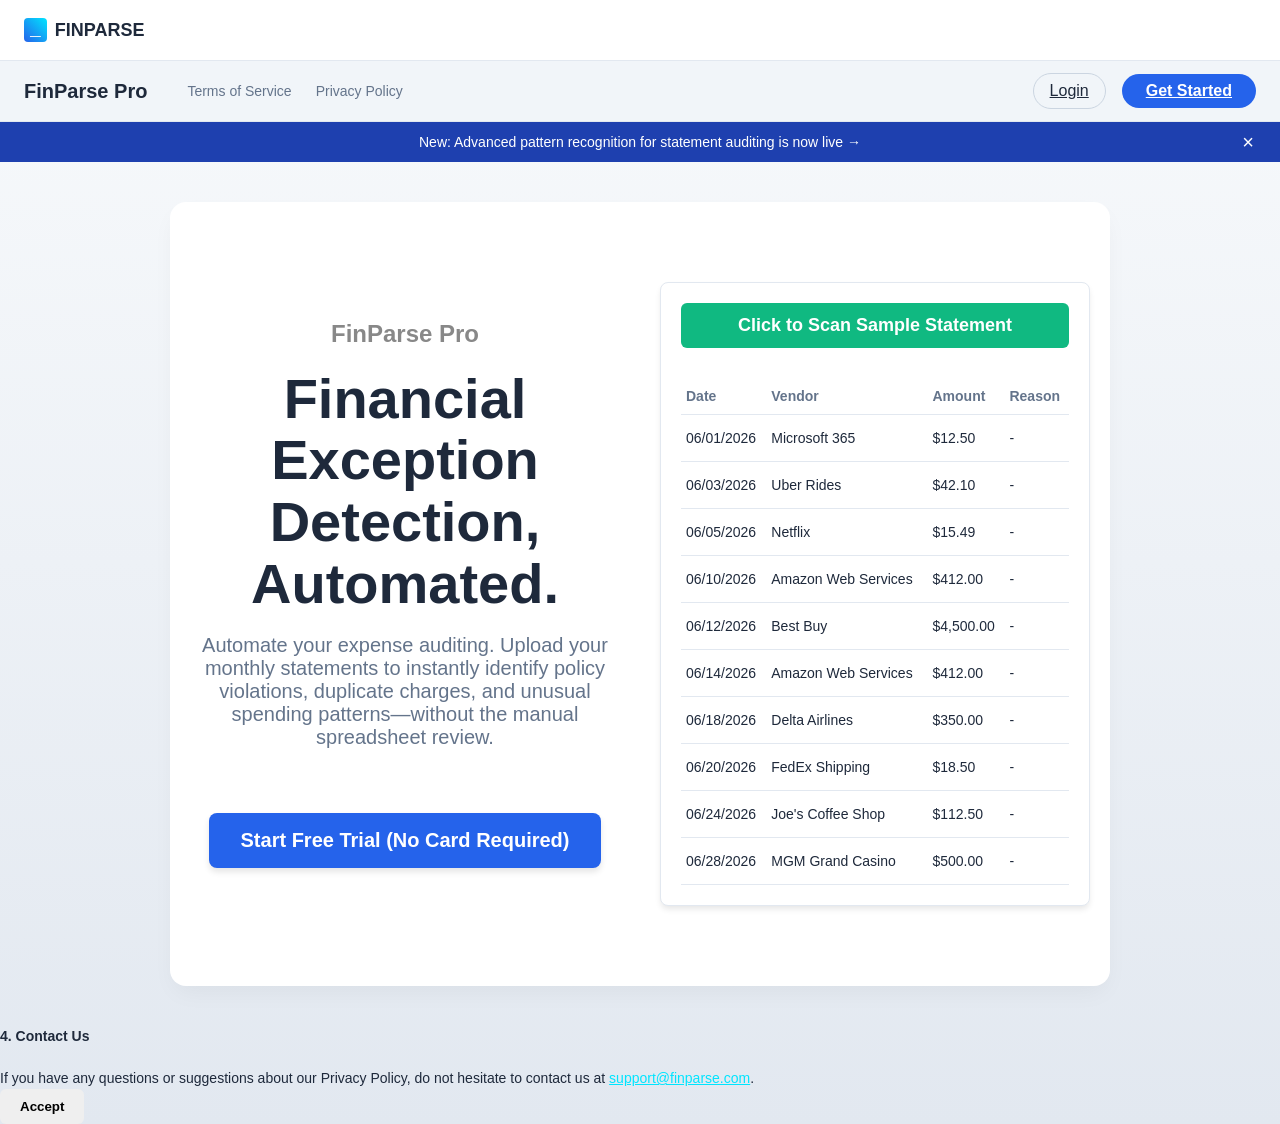
==== commit e4c7f307: "Update index.html" ====
--- a/frontend/index.html
+++ b/frontend/index.html
@@ -57,10 +57,64 @@
                         </thead>
                         <tbody id="sandbox-table-body">
                             <tr>
-                                <td style="padding: 15px 5px;">06/23/2026</td>
-                                <td style="padding: 15px 5px;">Office Supplies Co</td>
-                                <td style="padding: 15px 5px;">$15.00</td>
-                                <td style="padding: 15px 5px;">-</td>
+                                <td style="padding: 15px 5px;">06/01/2026</td>
+                                <td style="padding: 15px 5px;">Microsoft 365</td>
+                                <td style="padding: 15px 5px;">$12.50</td>
+                                <td style="padding: 15px 5px;" class="reason-cell">-</td>
+                            </tr>
+                            <tr>
+                                <td style="padding: 15px 5px;">06/03/2026</td>
+                                <td style="padding: 15px 5px;">Uber Rides</td>
+                                <td style="padding: 15px 5px;">$42.10</td>
+                                <td style="padding: 15px 5px;" class="reason-cell">-</td>
+                            </tr>
+                            <tr id="row-3">
+                                <td style="padding: 15px 5px;">06/05/2026</td>
+                                <td style="padding: 15px 5px;">Netflix</td>
+                                <td style="padding: 15px 5px;">$15.49</td>
+                                <td style="padding: 15px 5px;" class="reason-cell">-</td>
+                            </tr>
+                            <tr>
+                                <td style="padding: 15px 5px;">06/10/2026</td>
+                                <td style="padding: 15px 5px;">Amazon Web Services</td>
+                                <td style="padding: 15px 5px;">$412.00</td>
+                                <td style="padding: 15px 5px;" class="reason-cell">-</td>
+                            </tr>
+                            <tr id="row-5">
+                                <td style="padding: 15px 5px;">06/12/2026</td>
+                                <td style="padding: 15px 5px;">Best Buy</td>
+                                <td style="padding: 15px 5px;">$4,500.00</td>
+                                <td style="padding: 15px 5px;" class="reason-cell">-</td>
+                            </tr>
+                            <tr id="row-6">
+                                <td style="padding: 15px 5px;">06/14/2026</td>
+                                <td style="padding: 15px 5px;">Amazon Web Services</td>
+                                <td style="padding: 15px 5px;">$412.00</td>
+                                <td style="padding: 15px 5px;" class="reason-cell">-</td>
+                            </tr>
+                            <tr>
+                                <td style="padding: 15px 5px;">06/18/2026</td>
+                                <td style="padding: 15px 5px;">Delta Airlines</td>
+                                <td style="padding: 15px 5px;">$350.00</td>
+                                <td style="padding: 15px 5px;" class="reason-cell">-</td>
+                            </tr>
+                            <tr>
+                                <td style="padding: 15px 5px;">06/20/2026</td>
+                                <td style="padding: 15px 5px;">FedEx Shipping</td>
+                                <td style="padding: 15px 5px;">$18.50</td>
+                                <td style="padding: 15px 5px;" class="reason-cell">-</td>
+                            </tr>
+                            <tr id="row-9">
+                                <td style="padding: 15px 5px;">06/24/2026</td>
+                                <td style="padding: 15px 5px;">Joe's Coffee Shop</td>
+                                <td style="padding: 15px 5px;">$112.50</td>
+                                <td style="padding: 15px 5px;" class="reason-cell">-</td>
+                            </tr>
+                            <tr id="row-10">
+                                <td style="padding: 15px 5px;">06/28/2026</td>
+                                <td style="padding: 15px 5px;">MGM Grand Casino</td>
+                                <td style="padding: 15px 5px;">$500.00</td>
+                                <td style="padding: 15px 5px;" class="reason-cell">-</td>
                             </tr>
                         </tbody>
                     </table>
--- a/frontend/index.css
+++ b/frontend/index.css
@@ -609,6 +609,40 @@
     cursor: not-allowed;
 }
 
+.btn-primary {
+    background: linear-gradient(135deg, var(--primary-color) 0%, #1a365d 100%);
+    color: white;
+    padding: 12px 24px;
+    border: none;
+    border-radius: 8px;
+    font-weight: 600;
+    cursor: pointer;
+    font-size: 1rem;
+    transition: all 0.2s ease;
+    box-shadow: 0 4px 6px -1px rgba(37, 99, 235, 0.2);
+}
+
+.btn-primary:hover {
+    background: linear-gradient(135deg, #1a365d 0%, var(--primary-color) 100%);
+    transform: translateY(-1px);
+    box-shadow: 0 6px 12px -2px rgba(37, 99, 235, 0.3);
+}
+
+.landing-page {
+    background: linear-gradient(to bottom, #f8fafc 0%, #e2e8f0 100%);
+    min-height: 100vh;
+}
+
+.hero {
+    text-align: center;
+    padding: 80px 20px;
+    background: white;
+    box-shadow: 0 10px 25px -5px rgba(0, 0, 0, 0.05);
+    margin: 40px auto;
+    max-width: 900px;
+    border-radius: 16px;
+}
+
 .sandbox-table {
     width: 100%;
     border-collapse: collapse;
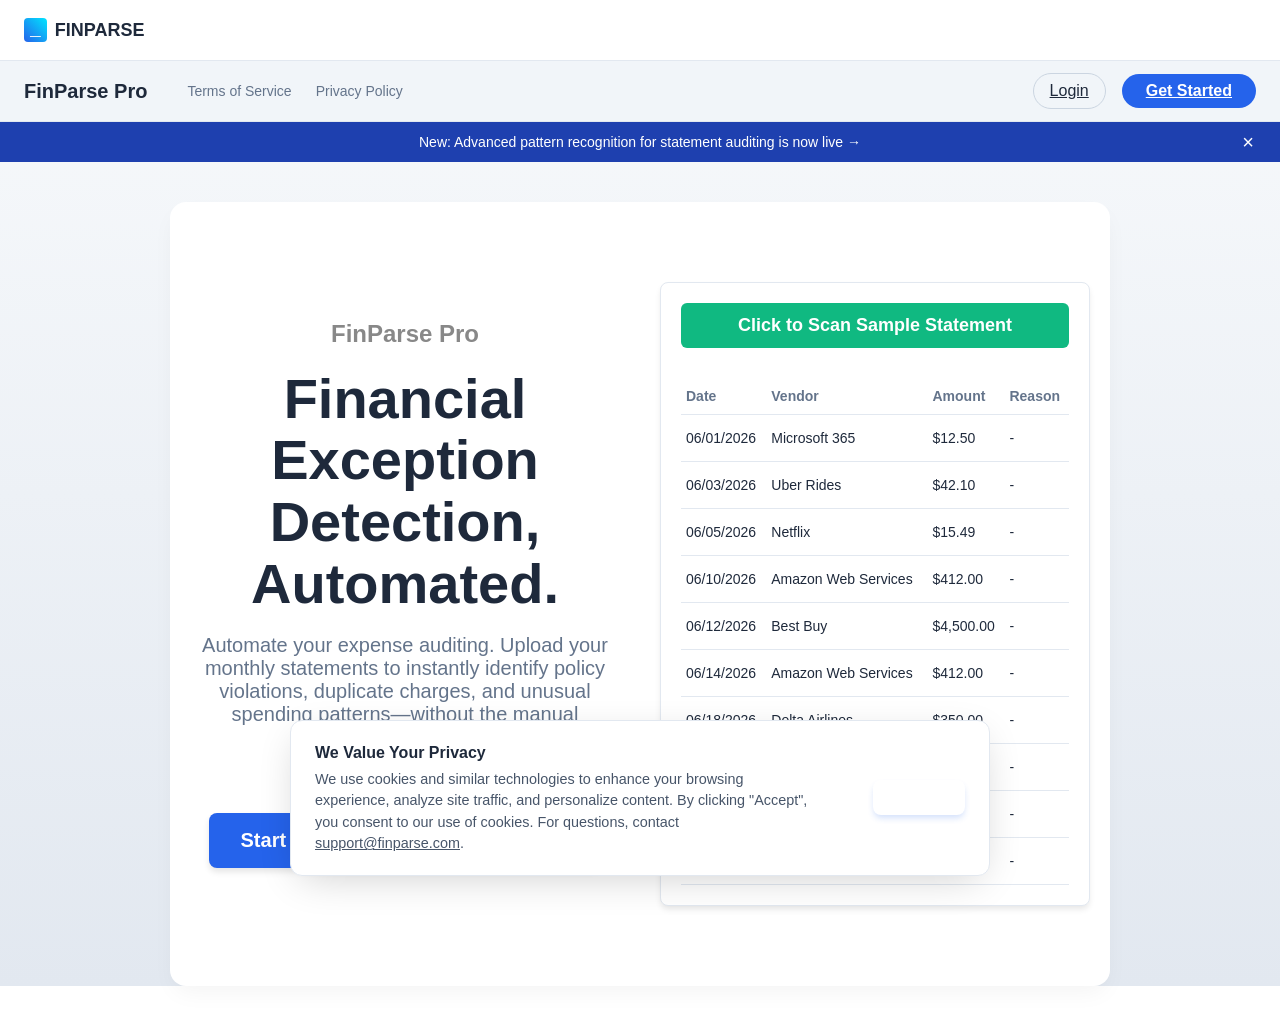
==== commit b028a61e: "Update index.html" ====
--- a/frontend/index.html
+++ b/frontend/index.html
@@ -124,8 +124,8 @@
         
         <div class="cookie-banner">
             <div class="cookie-content">
-                <strong>4. Contact Us</strong><br><br>
-                If you have any questions or suggestions about our Privacy Policy, do not hesitate to contact us at <a href="mailto:support@finparse.com" style="color: var(--accent);">support@finparse.com</a>.
+                <strong>We Value Your Privacy</strong><br>
+                We use cookies and similar technologies to enhance your browsing experience, analyze site traffic, and personalize content. By clicking "Accept", you consent to our use of cookies. For questions, contact <a href="mailto:support@finparse.com" style="color: var(--primary-color); font-weight: 500;">support@finparse.com</a>.
             </div>
             <button class="cookie-btn" onclick="this.parentElement.style.display='none'">Accept</button>
         </div>
--- a/frontend/index.css
+++ b/frontend/index.css
@@ -671,6 +671,57 @@
     animation: anomalyPulse 0.6s ease-out forwards;
 }
 
+/* Cookie Banner Styles */
+.cookie-banner {
+    position: fixed;
+    bottom: 24px;
+    left: 50%;
+    transform: translateX(-50%);
+    background: white;
+    padding: 20px 24px;
+    border-radius: 12px;
+    box-shadow: 0 10px 40px -10px rgba(0, 0, 0, 0.2);
+    display: flex;
+    align-items: center;
+    gap: 24px;
+    z-index: 1000;
+    max-width: 650px;
+    width: 90%;
+    border: 1px solid #e2e8f0;
+}
+
+.cookie-content {
+    font-size: 0.9rem;
+    color: #475569;
+    flex: 1;
+    line-height: 1.5;
+}
+
+.cookie-content strong {
+    color: #1e293b;
+    font-size: 1rem;
+    display: inline-block;
+    margin-bottom: 4px;
+}
+
+.cookie-btn {
+    background: linear-gradient(135deg, var(--primary-color) 0%, #1a365d 100%);
+    color: white;
+    border: none;
+    padding: 10px 24px;
+    border-radius: 8px;
+    font-weight: 600;
+    cursor: pointer;
+    transition: all 0.2s ease;
+    white-space: nowrap;
+    box-shadow: 0 4px 6px -1px rgba(37, 99, 235, 0.2);
+}
+
+.cookie-btn:hover {
+    transform: translateY(-1px);
+    box-shadow: 0 6px 12px -2px rgba(37, 99, 235, 0.3);
+}
+
 /* Adjustments for light theme visibility */
 .faq-section h2 {
     color: var(--text);
